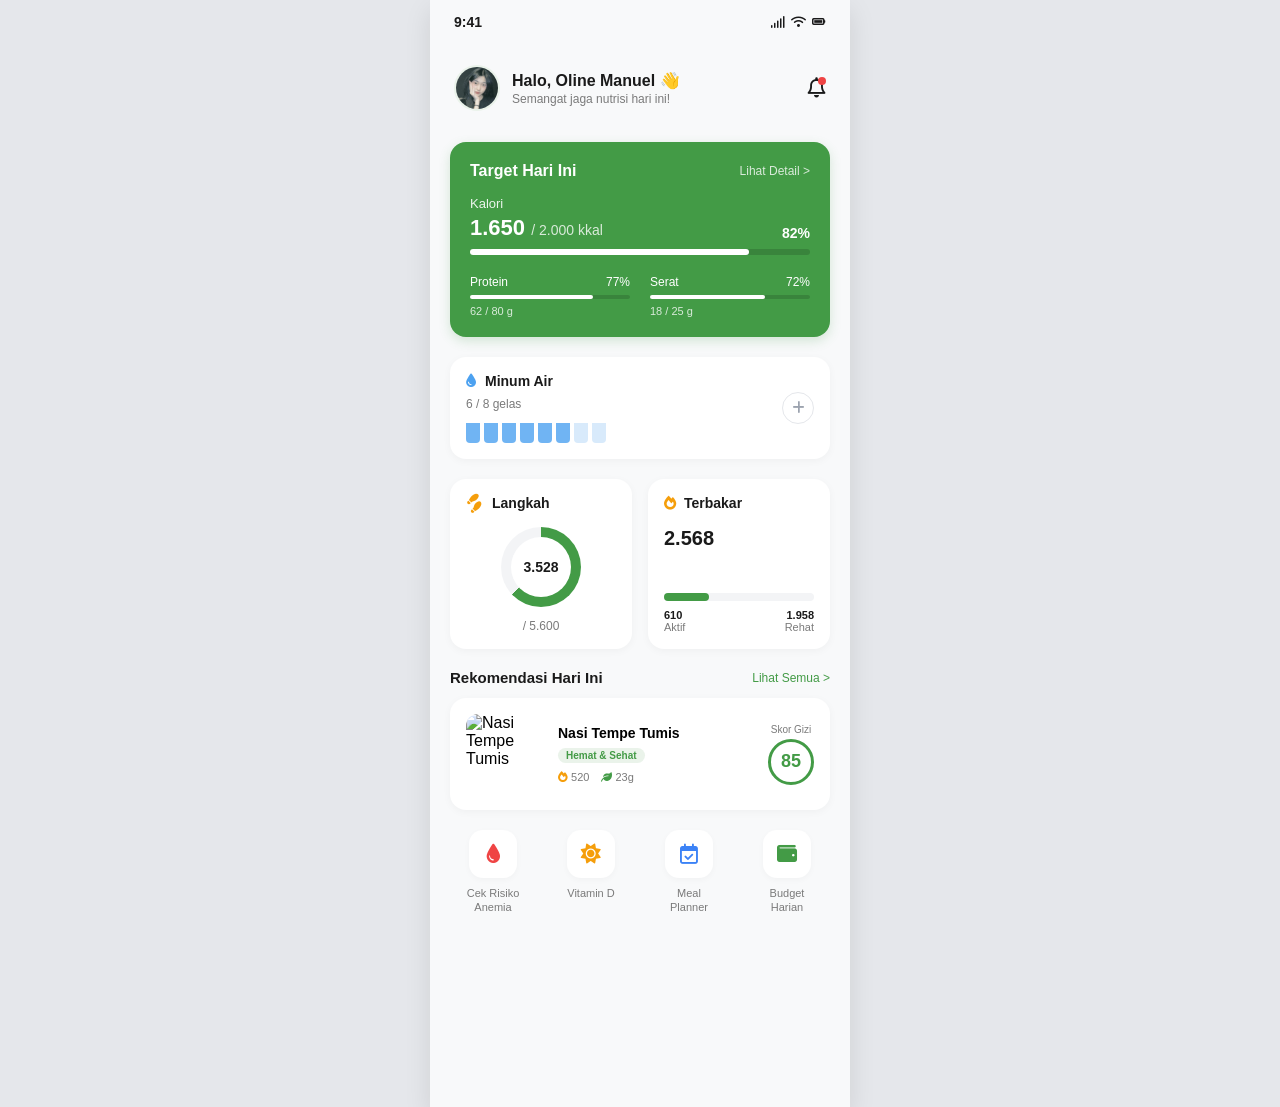
==== dashboard.html @ fa7f8803 "Add files via upload" ====
<!DOCTYPE html>
<html lang="id">
<head>
    <meta charset="UTF-8">
    <meta name="viewport" content="width=device-width, initial-scale=1.0">
    <title>NutriKos Dashboard</title>
    <!-- Font Awesome untuk ikon -->
    <link href="https://cdnjs.cloudflare.com/ajax/libs/font-awesome/6.0.0/css/all.min.css" rel="stylesheet">
    <link rel="stylesheet" href="style.css">
</head>
<body>
    <div class="mobile-container">
        
        <div class="status-bar-sim">
            <span class="time">9:41</span>
            <div class="status-icons">
                <i class="fa-solid fa-signal"></i>
                <i class="fa-solid fa-wifi"></i>
                <i class="fa-solid fa-battery-full"></i>
            </div>
        </div>

        <header class="header">
            <div class="profile">
                <!-- Ganti path gambar agar menjadi file lokal yang se-folder dengan file HTML -->
                <img src="img/profile.webp" alt="Profile" class="profile-img">
                <div class="profile-text">
                    <h1>Halo, Oline Manuel 👋</h1>
                    <p>Semangat jaga nutrisi hari ini!</p>
                </div>
            </div>
            <button class="bell-btn">
                <i class="fa-regular fa-bell"></i>
                <span class="dot"></span>
            </button>
        </header>

        <!-- KONTEN UTAMA -->
        <main class="content">
            
            <!-- Target Hari Ini -->
            <section class="card-target">
                <div class="target-header">
                    <h2>Target Hari Ini</h2>
                    <a href="#">Lihat Detail ></a>
                </div>
                
                <div class="cal-box">
                    <p>Kalori</p>
                    <div class="cal-values">
                        <h3>1.650 <span>/ 2.000 kkal</span></h3>
                        <span class="percent">82%</span>
                    </div>
                    <div class="progress-bar-bg"><div class="progress-bar-fill"></div></div>
                </div>

                <div class="macros">
                    <div class="macro-item">
                        <div class="macro-header">
                            <span>Protein</span> <span>77%</span>
                        </div>
                        <div class="macro-progress-bg"><div class="macro-progress-fill" style="width: 77%;"></div></div>
                        <p>62 / 80 g</p>
                    </div>
                    <div class="macro-item">
                        <div class="macro-header">
                            <span>Serat</span> <span>72%</span>
                        </div>
                        <div class="macro-progress-bg"><div class="macro-progress-fill" style="width: 72%;"></div></div>
                        <p>18 / 25 g</p>
                    </div>
                </div>
            </section>

            <!-- Minum Air -->
            <section class="card-white water-container">
                <div class="water-info">
                    <div class="water-title">
                        <i class="fa-solid fa-droplet"></i> Minum Air
                    </div>
                    <p class="water-count" id="water-count">6 / 8 gelas</p>
                    <div class="glasses" id="glasses">
                        <!-- 6 Gelas Terisi -->
                        <div class="glass filled" role="button" aria-label="Gelas terisi" tabindex="0"></div>
                        <div class="glass filled" role="button" aria-label="Gelas terisi" tabindex="0"></div>
                        <div class="glass filled" role="button" aria-label="Gelas terisi" tabindex="0"></div>
                        <div class="glass filled" role="button" aria-label="Gelas terisi" tabindex="0"></div>
                        <div class="glass filled" role="button" aria-label="Gelas terisi" tabindex="0"></div>
                        <div class="glass filled" role="button" aria-label="Gelas terisi" tabindex="0"></div>
                        <!-- 2 Gelas Kosong -->
                        <div class="glass" role="button" aria-label="Gelas kosong" tabindex="0"></div>
                        <div class="glass" role="button" aria-label="Gelas kosong" tabindex="0"></div>
                    </div>
                </div>
                <button class="btn-add-water"><i class="fa-solid fa-plus"></i></button>
            </section>

            <!-- Grid Bawah (Langkah & Kalori Terbakar) -->
            <div class="grid-2">
                
                <!-- Langkah (Steps) -->
                <div class="card-sm steps-wrapper">
                    <div class="card-sm-title" style="width: 100%;">
                        <i class="fa-solid fa-shoe-prints" style="transform: rotate(-45deg);"></i> Langkah
                    </div>
                    <div class="donut">
                        <div class="donut-inner">3.528</div>
                    </div>
                    <p class="steps-goal">/ 5.600</p>
                </div>

                <!-- Kalori Terbakar (Calories Burned) -->
                <div class="card-sm">
                    <div class="card-sm-title">
                        <i class="fa-solid fa-fire"></i> Terbakar
                    </div>
                    <div class="burn-val">2.568</div>
                    <div class="burn-footer">
                        <div class="burn-bar"><div class="burn-fill"></div></div>
                        <div class="burn-labels">
                            <div>
                                <p class="val">610</p>
                                <p class="lbl">Aktif</p>
                            </div>
                            <div style="text-align: right;">
                                <p class="val">1.958</p>
                                <p class="lbl">Rehat</p>
                            </div>
                        </div>
                    </div>
                </div>

            </div>

            <!-- Rekomendasi Hari Ini -->
            <section>
                <div class="section-header">
                    <h2>Rekomendasi Hari Ini</h2>
                    <a href="rekomendasi.html">Lihat Semua ></a>
                </div>
                <div class="card-white food-card">
                    <img src="https://images.unsplash.com/photo-1546069901-ba9599a7e63c?ixlib=rb-1.2.1&auto=format&fit=crop&w=200&q=80" alt="Nasi Tempe Tumis" class="food-img">
                    <div class="food-details">
                        <h3>Nasi Tempe Tumis</h3>
                        <span class="food-badge">Hemat & Sehat</span>
                        <div class="food-stats">
                            <span><i class="fa-solid fa-fire"></i> 520</span>
                            <span><i class="fa-solid fa-leaf"></i> 23g</span>
                        </div>
                    </div>
                    <div class="food-score">
                        <p>Skor Gizi</p>
                        <div class="score-circle">85</div>
                    </div>
                </div>
            </section>

            <!-- Fitur Cepat -->
            <section>
               <div class="features-grid">
                    
                    <a href="#" class="feature-item" style="text-decoration: none;">
                        <div class="feature-icon" style="color: #ef4444;"><i class="fa-solid fa-droplet"></i></div>
                        <p>Cek Risiko<br>Anemia</p>
                    </a>
                    
                    <a href="#" class="feature-item" style="text-decoration: none;">
                        <div class="feature-icon" style="color: #f59e0b;"><i class="fa-solid fa-sun"></i></div>
                        <p>Vitamin D</p>
                    </a>
                    
                    <a href="#" class="feature-item" style="text-decoration: none;">
                        <div class="feature-icon" style="color: #3b82f6;"><i class="fa-regular fa-calendar-check"></i></div>
                        <p>Meal<br>Planner</p>
                    </a>
                    
                    <a href="#" class="feature-item" style="text-decoration: none;">
                        <div class="feature-icon" style="color: var(--primary);"><i class="fa-solid fa-wallet"></i></div>
                        <p>Budget<br>Harian</p>
                    </a>
                    
                </div> 
            </section>

        </main>

        <!-- BOTTOM NAVIGATION -->
        <nav class="bot
---- style.css ----
/* --- VARIABEL WARNA NUTRIKOS --- */

:root {
    --primary: #439b46;       /* Hijau utama NutriKos */
    --primary-dark: #357d38;
    --primary-light: #eaf3ea; /* Hijau super muda untuk background/aksen */
    --bg-app: #f8f9fa;        /* Abu-abu sangat muda untuk background layar */
    --text-dark: #1a1a1a;
    --text-gray: #7a7a7a;
    --white: #ffffff;
    --blue-water: #4ca1f0;
    --blue-water-light: #d8eafb;
    --accent-orange: #f59e0b; /* Warna aksen untuk api/langkah */
}

/* --- RESET CSS --- */
* {
    box-sizing: border-box;
    margin: 0;
    padding: 0;
    font-family: 'Segoe UI', Tahoma, Geneva, Verdana, sans-serif;
}

body {
    background-color: #e5e7eb; /* Background luar layar HP */
    display: flex;
    justify-content: center;
    min-height: 100vh;
}

/* --- CONTAINER UTAMA (LAYAR MOBILE) --- */
.mobile-container {
    width: 100%;
    max-width: 420px;
    padding-bottom: 92px;
    background-color: var(--bg-app);
    min-height: 100vh;
    position: relative;
    box-shadow: 0 10px 25px rgba(0,0,0,0.1);
    display: flex;
    flex-direction: column;
    overflow-x: hidden;
}

/* Hilangkan scrollbar tapi tetap bisa di-scroll */
.content::-webkit-scrollbar { display: none; }
.content { -ms-overflow-style: none; scrollbar-width: none; padding: 16px 20px 100px 20px; display: flex; flex-direction: column; gap: 20px; flex: 1; overflow-y: auto; }

/* --- HEADER --- */
.header {
    display: flex;
    justify-content: space-between;
    align-items: center;
    padding: 30px 24px 15px 24px;
    background-color: var(--bg-app);
}
.profile {
    display: flex;
    align-items: center;
    gap: 12px;
}
.profile-img {
    width: 46px;
    height: 46px;
    border-radius: 50%;
    object-fit: cover;
    border: 2px solid var(--primary-light);
}
.profile-text h1 {
    font-size: 16px;
    font-weight: 700;
    color: var(--text-dark);
}
.profile-text p {
    font-size: 12px;
    color: var(--text-gray);
    margin-top: 2px;
}
.bell-btn {
    position: relative;
    background: none;
    border: none;
    font-size: 20px;
    color: var(--text-dark);
    cursor: pointer;
}
.bell-btn .dot {
    position: absolute;
    top: 0;
    right: 0;
    width: 8px;
    height: 8px;
    background-color: #ef4444;
    border-radius: 50%;
}

/* --- KONTEN UTAMA --- */
/* (dibuat konsolidasi di blok scrollbar untuk menghindari duplikasi) */


/* --- SECTION: TARGET HARI INI --- */
.card-target {
    background-color: var(--primary);
    color: var(--white);
    border-radius: 16px;
    padding: 20px;
    box-shadow: 0 4px 12px rgba(67, 155, 70, 0.2);
}
.target-header {
    display: flex;
    justify-content: space-between;
    align-items: center;
    margin-bottom: 16px;
}
.target-header h2 { font-size: 16px; font-weight: 600; }
.target-header a { color: rgba(255,255,255,0.8); font-size: 12px; text-decoration: none; }

.cal-box { margin-bottom: 20px; }
.cal-box p { font-size: 13px; opacity: 0.9; margin-bottom: 4px; }
.cal-values {
    display: flex;
    justify-content: space-between;
    align-items: flex-end;
    margin-bottom: 8px;
}
.cal-values h3 { font-size: 22px; font-weight: 700; }
.cal-values h3 span { font-size: 14px; font-weight: 400; opacity: 0.8; }
.cal-values .percent { font-size: 14px; font-weight: 600; }

.progress-bar-bg {
    width: 100%;
    height: 6px;
    background-color: rgba(0,0,0,0.15);
    border-radius: 6px;
}
.progress-bar-fill {
    height: 100%;
    background-color: var(--white);
    border-radius: 6px;
    width: 82%;
}

.macros {
    display: flex;
    gap: 20px;
}
.macro-item { flex: 1; }
.macro-header {
    display: flex;
    justify-content: space-between;
    font-size: 12px;
    margin-bottom: 6px;
    font-weight: 500;
}
.macro-progress-bg {
    width: 100%;
    height: 4px;
    background-color: rgba(0,0,0,0.15);
    border-radius: 4px;
    margin-bottom: 6px;
}
.macro-progress-fill {
    height: 100%;
    background-color: var(--white);
    border-radius: 4px;
}
.macro-item p { font-size: 11px; opacity: 0.8; }

/* --- SECTION: MINUM AIR --- */
.card-white {
    background-color: var(--white);
    border-radius: 16px;
    padding: 16px;
    box-shadow: 0 2px 8px rgba(0,0,0,0.04);
}
.water-container {
    display: flex;
    justify-content: space-between;
    align-items: center;
}
.water-info { display: flex; flex-direction: column; gap: 8px; }
.water-title {
    display: flex;
    align-items: center;
    gap: 8px;
    font-size: 14px;
    font-weight: 600;
    color: var(--text-dark);
}
.water-title i { color: var(--blue-water); }
.water-count { font-size: 12px; color: var(--text-gray); font-weight: 500; margin-bottom: 4px; }

.glasses { display: flex; gap: 4px; }
.glass {
    width: 14px;
    height: 20px;
    background-color: var(--blue-water-light);
    border-radius: 0 0 4px 4px;
}
.glass.filled { background-color: var(--blue-water); opacity: 0.8; }

.btn-add-water {
    width: 32px; height: 32px;
    border: 1px solid #e5e7eb; border-radius: 50%;
    background: none; color: #9ca3af;
    display: flex; align-items: center; justify-content: center;
    cursor: pointer; font-size: 14px;
}

/* --- SECTION: STEPS & CALORIES BURNED --- */
.grid-2 {
    display: grid;
    grid-template-columns: 1fr 1fr;
    gap: 16px;
}

.card-sm {
    background-color: var(--white);
    border-radius: 16px;
    padding: 16px;
    box-shadow: 0 2px 8px rgba(0,0,0,0.04);
    display: flex;
    flex-direction: column;
}
.card-sm-title {
    display: flex;
    align-items: center;
    gap: 8px;
    font-size: 14px;
    font-weight: 600;
    color: var(--text-dark);
    margin-bottom: 16px;
}
.card-sm-title i { color: var(--accent-orange); }

/* Steps Donut Chart */
.steps-wrapper { align-items: center; }
.donut {
    width: 80px; height: 80px;
    background: conic-gradient(var(--primary) 0% 63%, #f3f4f6 63% 100%);
    border-radius: 50%;
    display: flex; align-items: center; justify-content: center;
    margin-bottom: 12px;
}
.donut-inner {
    width: 60px; height: 60px;
    background-color: var(--white);
    border-radius: 50%;
    display: flex; align-items: center; justify-content: center;
    font-size: 14px; font-weight: 700; color: var(--text-dark);
}
.steps-goal { font-size: 12px; font-weight: 500; color: var(--text-gray); }

/* Calories Burned */
.burn-val { font-size: 20px; font-weight: 700; color: var(--text-dark); margin-bottom: 16px; }
.burn-footer { margin-top: auto; }
.burn-bar {
    width: 100%; height: 8px;
    background-color: #f3f4f6;
    border-radius: 8px; margin-bottom: 8px;
}
.burn-fill {
    width: 30%; height: 100%;
    background-color: var(--primary);
    border-radius: 8px;
}
.burn-labels { display: flex; justify-content: space-between; font-size: 11px; }
.burn-labels .val { font-weight: 700; color: var(--text-dark); }
.burn-labels .lbl { color: var(--text-gray); }

/* --- SECTION: REKOMENDASI (di dashboard) --- */
.section-header {
    display: flex;
    justify-content: space-between;
    align-items: center;
    margin-bottom: 12px;
}
.section-header h2 { font-size: 15px; font-weight: 600; color: var(--text-dark); }
.section-header a { font-size: 12px; color: var(--primary); text-decoration: none; }

.food-card { display: flex; gap: 12px; align-items: center; }

.food-img { width: 80px; height: 80px; border-radius: 12px; object-fit: cover; }
.food-details { flex: 1; }
.food-details h3 { font-size: 14px; font-weight: 600; margin-bottom: 4px; }
.food-badge {
    display: inline-block;
    background-color: var(--primary-light); color: var(--primary);
    font-size: 10px; font-weight: 600;
    padding: 2px 8px;
    border-radius: 20px;
    margin-bottom: 8px;
}
.food-stats { display: flex; gap: 12px; font-size: 11px; color: var(--text-gray); }
.food-stats i.fa-fire { color: #f59e0b; }
.food-stats i.fa-leaf { color: var(--primary); }

.food-score { text-align: center; }
.food-score p { font-size: 10px; color: var(--text-gray); margin-bottom: 4px; }
.score-circle {
    width: 46px; height: 46px;
    border: 3px solid var(--primary);
    border-radius: 50%;
    display: flex; align-items: center; justify-content: center;
    font-size: 18px; font-weight: 700; color: var(--primary);
}

/* --- SECTION: FITUR CEPAT --- */
.features-grid {
    display: grid;
    grid-template-columns: repeat(4, 1fr);
    gap: 12px;
    width: 100%;
}


/* Biar tombol/link feature tidak ngasih lebar berlebihan */
.feature-item {
    width: auto;
}
.feature-item { display: flex; flex-direction: column; align-items: center; gap: 8px; }
.feature-icon {
    width: 48px; height: 48px;
    background-color: var(--white);
    border-radius: 14px;
    display: flex; align-items: center; justify-content: center;
    font-size: 20px;
    box-shadow: 0 2px 6px rgba(0,0,0,0.03);
}
.feature-item p {
    font-size: 11px;
    color: var(--text-gray);
    text-align: center;
    font-weight: 500;
    line-height: 1.3;
}

/* --- BOTTOM NAVIGATION --- */
.bottom-nav {
    position: absolute;
    bottom: 0;
    left: 50%;
    transform: translateX(-50%);
    max-width: 420px;
    width: 100%;
    background-color: var(--white);
    border-top: 1px solid #f3f4f6;
    display: flex;
    justify-content: space-around;
    align-items: center;
    padding: 10px 10px 20px 10px;
    border-radius: 24px 24px 0 0;
    box-shadow: 0 -4px 15px rgba(0,0,0,0.03);
    z-index: 20;
}
.nav-item {
    display: flex;
    flex-direction: column;
    align-items: center;
    gap: 4px;
    color: #9ca3af;
    text-decoration: none;
    width: 60px;
}
.nav-item.active { color: var(--primary); }
.nav-item i { font-size: 20px; }
.nav-item span { font-size: 10px; font-weight: 500; }

.nav-item-center { position: relative; top: -20px; }
.center-btn {
    width: 56px; height: 56px;
    background-color: var(--primary); color: var(--white);
    border-radius: 50%;
    display: flex; align-items: center; justify-content: center;
    font-size: 24px;
    box-shadow: 0 8px 16px rgba(67, 155, 70, 0.3);
    border: 4px solid var(--white);
}

/* ==========================
   REKOMENDASI PAGE (rekomendasi.html)
   ========================== */

/* container rekomendasi */
.content-rekomendasi {
    padding-bottom: 92px;
}

.header-green {
    display: flex;
    align-items: center;
    justify-content: space-between;
    padding: 18px 16px;
    background-color: var(--primary);
    color: var(--white);
    border-bottom-left-radius: 0;
    border-bottom-right-radius: 0;
}

.icon-btn {
    width: 38px;
    height: 38px;
    border-radius: 12px;
    background: rgba(255,255,255,0.18);
    color: var(--white);
    display: inline-flex;
    align-items: center;
    justify-content: center;
    text-decoration: none;
}

.header-green h1 {
    font-size: 16px;
    font-weight: 800;
}

.tabs-wrapper {
    display: flex;
    gap: 10px;
    padding: 14px 16px 0 16px;
}

.tab-pill {
    padding: 8px 12px;
    border-radius: 999px;
    background-color: #f3f4f6;
    color: var(--text-gray);
    font-size: 12px;
    font-weight: 700;
}

.tab-pill.active {
    background-color: var(--primary);
    color: var(--white);
}

.promo-banner {
    margin: 14px 16px 0 16px;
    background: var(--white);
    border-radius: 16px;
    padding: 14px;
    display: flex;
    justify-content: space-between;
    align-items: center;
    box-shadow: 0 2px 8px rgba(0,0,0,0.04);
}

.promo-text h3 {
    font-size: 14px;
    font-weight: 800;
    color: var(--text-dark);
}

.promo-text p {
    font-size: 12px;
    color: var(--text-gray);
    margin-top: 4px;
}

.promo-icon-box {
    width: 44px;
    height: 44px;
    border-radius: 14px;
    background: var(--primary-light);
    display: flex;
    align-items: center;
    justify-content: center;
}

.food-list {
    padding: 14px 16px 16px 16px;
    display: flex;
    flex-direction: column;
    gap: 12px;
}

.food-list-card {
    background-color: var(--white);
    border-radius: 16px;
    padding: 12px;
    display: flex;
    gap: 12px;
    box-shadow: 0 2px 8px rgba(0,0,0,0.04);
}

.food-list-img-wrapper {
    position: relative;
    width: 88px;
    height: 88px;
    flex: 0 0 auto;
}

.food-list-img {
    width: 88px;
    height: 88px;
    object-fit: cover;
    border-radius: 14px;
}

.badge-hemat-img {
    position: absolute;
    top: 8px;
    left: 8px;
    background-color: rgba(67, 155, 70, 0.12);
    color: var(--primary);
    font-size: 11px;
    font-weight: 900;
    padding: 4px 10px;
    border-radius: 999px;
}

.food-list-info {
    flex: 1;
    min-width: 0;
}

.food-list-title {
    font-size: 14px;
    font-weight: 900;
    color: var(--text-dark);
    margin-bottom: 2px;
}

.food-list-price {
    font-size: 12px;
    color: var(--text-gray);
    font-weight: 700;
}

.food-list-nutrisi {
    font-size: 11px;
    color: var(--text-gray);
    margin-top: 6px;
    line-height: 1.3;
}

.food-list-right {
    width: 54px;
    display: flex;
    flex-direction: column;
    align-items: flex-end;
    gap: 8px;
}

.btn-bookmark {
    color: #cbd5e1;
    font-size: 16px;
}

.food-score-container {
    text-align: right;
}

.food-score-title {
    font-size: 10px;
    color: var(--text-gray);
    font-weight: 800;
    margin-bottom: 4px;
}
.login-page {
    background-color: #fcfdfc;
    justify-content: space-between;
    padding-top: 0;
}

/* Simulasi Status Bar Atas */
.status-bar-sim {
    display: flex;
    justify-content: space-between;
    align-items: center;
    padding: 14px 24px 5px 24px;
    font-size: 14px;
    font-weight: 600;
    color: #1a1a1a;
    z-index: 10;
}
.status-icons { display: flex; gap: 6px; font-size: 12px; }

/* Hero & Logo Area */
.hero-section {
    display: flex;
    flex-direction: column;
    align-items: center;
    flex: 1;
    width: 100%;
    padding-top: 20px;
    position: relative;
}
.logo-container {
    text-align: center;
    margin-bottom: 20px;
    z-index: 5;
}
.logo-icon-main {
    width: 70px; height: 70px;
    background: linear-gradient(135deg, #439b46, #66bb6a);
    color: var(--white);
    border-radius: 50%;
    display: flex;
    align-items: center;
    justify-content: center;
    font-size: 36px;
    margin: 0 auto 12px auto;
    box-shadow: 0 6px 16px rgba(67, 155, 70, 0.25);
}
.logo-title {
    font-size: 32px;
    font-weight: 800;
    color: #1b4d22;
    letter-spacing: -0.5px;
}
.logo-title span { color: #7cb342; }
.logo-tagline {
    font-size: 12px;
    color: var(--text-gray);
    font-weight: 600;
    margin-top: 4px;
}

/* Wrapper Gambar Ilustrasi */
.hero-image-wrapper {
    width: 100%;
    flex: 1;
    display: flex;
    align-items: flex-end;
    justify-content: center;
    overflow: hidden;
}
.hero-img {
    width: 95%;
    max-height: 280px;
    object-fit: cover;
    border-radius: 24px 24px 0 0;
    mask-image: linear-gradient(to bottom, black 80%, transparent 100%);
    -webkit-mask-image: linear-gradient(to bottom, black 80%, transparent 100%);
}

/* Kartu Putih Melengkung di Bawah */
.auth-card {
    background-color: var(--white);
    border-radius: 36px 36px 0 0;
    padding: 35px 28px 40px 28px;
    text-align: center;
    box-shadow: 0 -10px 30px rgba(0, 0, 0, 0.04);
    z-index: 5;
    position: relative;
}
.auth-headline {
    font-size: 15px;
    font-weight: 600;
    color: var(--text-dark);
    margin-bottom: 30px;
}

/* Tombol Aksi */
.auth-action-group {
    display: flex;
    flex-direction: column;
    gap: 14px;
    margin-bottom: 30px;
}
.btn-primary-nutri {
    width: 100%;
    padding: 16px;
    background-color: var(--primary);
    color: var(--white);
    border: none;
    border-radius: 14px;
    font-size: 15px;
    font-weight: 700;
    cursor: pointer;
    transition: background-color 0.2s;
}
.btn-primary-nutri:hover { background-color: var(--primary-dark); }
.btn-secondary-nutri {
    width: 100%;
    padding: 16px;
    background-color: var(--white);
    color: var(--text-dark);
    border: 1.5px solid #d1d5db;
    border-radius: 14px;
    font-size: 15px;
    font-weight: 700;
    cursor: pointer;
    transition: background-color 0.2s;
}
.btn-secondary-nutri:hover { background-color: #f9fafb; }

/* Teks Kebijakan Privasi */
.auth-footer-text {
    font-size: 11px;
    color: #9ca3af;
    line-height: 1.6;
}
.auth-footer-text a {
    color: #4b5563;
    font-weight: 600;
    text-decoration: none;
}
.auth-footer-text a:hover { text-decoration: underline; }

/* Dekorasi Ombak Hijau Paling Bawah */
.bottom-wave-deco {
    position: absolute;
    bottom: 0;
    width: 100%;
    height: 15px;
    background: linear-gradient(90deg, #c5e1a5, #a7f3d0);
    opacity: 0.4;
    z-index: 1;
}
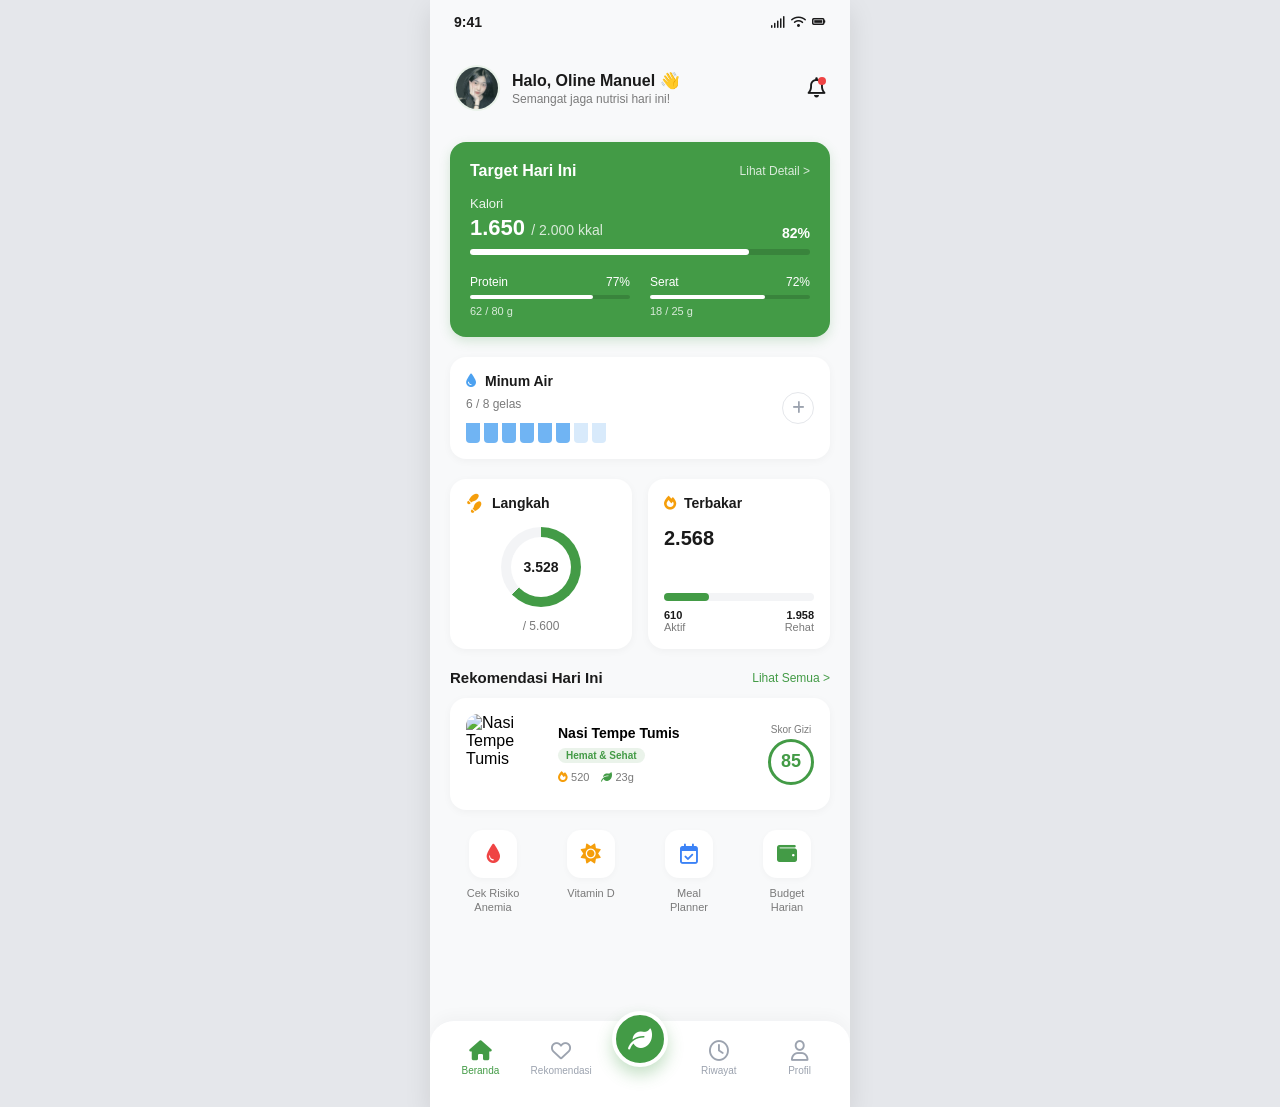
==== commit b9430515: "Add files via upload" ====
--- a/dashboard.html
+++ b/dashboard.html
@@ -185,4 +185,78 @@
         </main>
 
         <!-- BOTTOM NAVIGATION -->
-        <nav class="bot+        <nav class="bottom-nav">
+            <a href="#" class="nav-item active">
+                <i class="fa-solid fa-house"></i>
+                <span>Beranda</span>
+            </a>
+            <a href="rekomendasi.html" class="nav-item">
+                <i class="fa-regular fa-heart"></i>
+                <span>Rekomendasi</span>
+            </a>
+            
+            <!-- Tombol Tengah (Floating) -->
+            <div class="nav-item-center">
+                <div class="center-btn">
+                    <i class="fa-solid fa-leaf"></i>
+                </div>
+            </div>
+            
+            <a href="#" class="nav-item">
+                <i class="fa-regular fa-clock"></i>
+                <span>Riwayat</span>
+            </a>
+            <a href="profile.html" class="nav-item">
+                <i class="fa-regular fa-user"></i>
+                <span>Profil</span>
+            </a>
+        </nav>
+
+    </div>
+
+<script>
+    (function () {
+        const glassesEl = document.getElementById('glasses');
+        const countEl = document.getElementById('water-count');
+        if (!glassesEl || !countEl) return;
+
+        const capacity = 8;
+
+        function getCurrentCount() {
+            return glassesEl.querySelectorAll('.glass.filled').length;
+        }
+
+        function updateUI() {
+            const current = getCurrentCount();
+            countEl.textContent = `${current} / ${capacity} gelas`;
+        }
+
+        function fillOneGlass() {
+            const empty = glassesEl.querySelector('.glass:not(.filled)');
+            if (!empty) return;
+            empty.classList.add('filled');
+            empty.setAttribute('aria-label', 'Gelas terisi');
+            updateUI();
+        }
+
+        // Semua gelas jadi tombol: klik/Enter/Space akan menambah 1 gelas terisi (kalau masih ada yang kosong)
+        glassesEl.addEventListener('click', (e) => {
+            const target = e.target.closest('.glass');
+            if (!target) return;
+            fillOneGlass();
+        });
+
+        glassesEl.addEventListener('keydown', (e) => {
+            if (e.key !== 'Enter' && e.key !== ' ') return;
+            const target = e.target.closest('.glass');
+            if (!target) return;
+            e.preventDefault();
+            fillOneGlass();
+        });
+
+        // init
+        updateUI();
+    })();
+</script>
+</body>
+</html>
--- a/style.css
+++ b/style.css
@@ -36,6 +36,14 @@
     background-color: var(--bg-app);
     min-height: 100vh;
     position: relative;
+    /* Target desain: 1080 x 1920 (portrait) */
+    min-height: 100vh;
+    max-height: none;
+    margin: 0 auto;
+    padding-bottom: 92px;
+    box-sizing: border-box;
+
+
     box-shadow: 0 10px 25px rgba(0,0,0,0.1);
     display: flex;
     flex-direction: column;
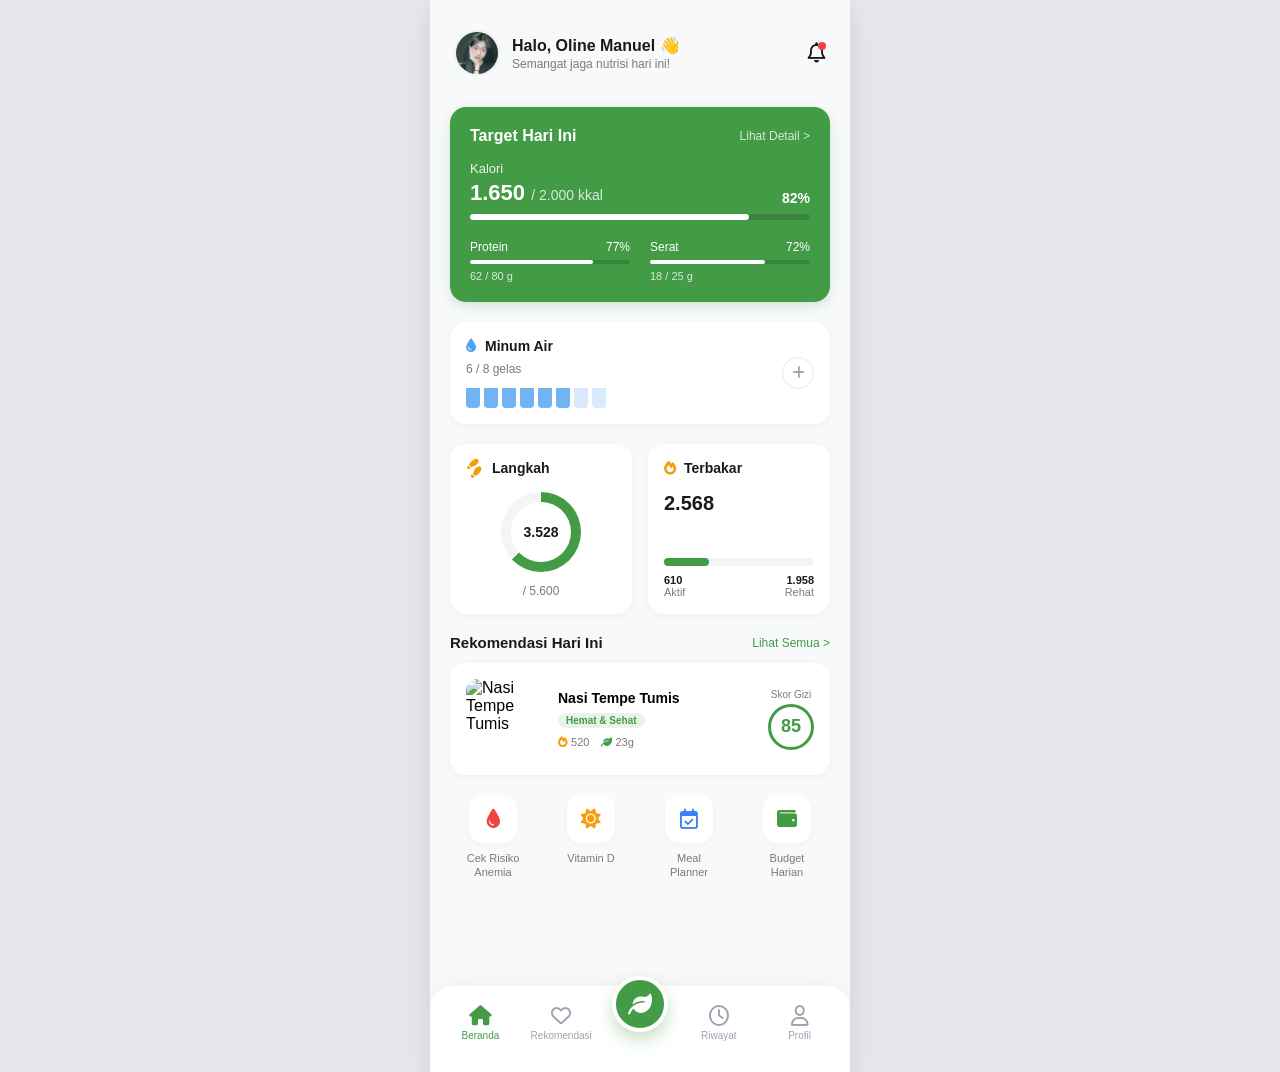
==== commit 10ba3bd3: "Add files via upload" ====
--- a/dashboard.html
+++ b/dashboard.html
@@ -10,15 +10,6 @@
 </head>
 <body>
     <div class="mobile-container">
-        
-        <div class="status-bar-sim">
-            <span class="time">9:41</span>
-            <div class="status-icons">
-                <i class="fa-solid fa-signal"></i>
-                <i class="fa-solid fa-wifi"></i>
-                <i class="fa-solid fa-battery-full"></i>
-            </div>
-        </div>
 
         <header class="header">
             <div class="profile">
--- a/style.css
+++ b/style.css
@@ -175,6 +175,37 @@
 .macro-item p { font-size: 11px; opacity: 0.8; }
 
 /* --- SECTION: MINUM AIR --- */
+
+/* Hover lebih gelap untuk menu profile (akun) - halus & ikut bentuk */
+.menu-item-profile {
+    border-radius: 12px;
+}
+
+.menu-item-profile:hover,
+.menu-item-profile:focus-visible,
+.menu-item-profile.logout:hover,
+.menu-item-profile.logout:focus-visible {
+    background: linear-gradient(90deg, rgba(67, 155, 70, 0.10), rgba(67, 155, 70, 0.05));
+    transition: background 160ms ease, transform 160ms ease, box-shadow 160ms ease;
+    transform: translateY(-1px);
+    box-shadow: 0 6px 14px rgba(67, 155, 70, 0.12);
+    filter: none;
+}
+
+.menu-item-profile.logout:hover,
+.menu-item-profile.logout:focus-visible {
+    background: linear-gradient(90deg, rgba(239, 68, 68, 0.10), rgba(239, 68, 68, 0.05));
+    box-shadow: 0 6px 14px rgba(239, 68, 68, 0.10);
+}
+
+.menu-item-profile:hover .menu-text,
+.menu-item-profile:focus-visible .menu-text,
+.menu-item-profile.logout:hover .menu-text,
+.menu-item-profile.logout:focus-visible .menu-text {
+    filter: brightness(1.0);
+}
+
+
 .card-white {
     background-color: var(--white);
     border-radius: 16px;
@@ -321,10 +352,10 @@
     width: 100%;
 }
 
-
 /* Biar tombol/link feature tidak ngasih lebar berlebihan */
 .feature-item {
     width: auto;
+    border-radius: 14px;
 }
 .feature-item { display: flex; flex-direction: column; align-items: center; gap: 8px; }
 .feature-icon {
@@ -334,17 +365,36 @@
     display: flex; align-items: center; justify-content: center;
     font-size: 20px;
     box-shadow: 0 2px 6px rgba(0,0,0,0.03);
-}
+    transition: background 160ms ease, transform 160ms ease, box-shadow 160ms ease;
+}
+
+/* Hover feature item (halus & gak terasa kotak) */
+.feature-item:hover .feature-icon,
+.feature-item:focus-visible .feature-icon {
+    background: linear-gradient(135deg, rgba(67, 155, 70, 0.12), rgba(67, 155, 70, 0.05));
+    transform: translateY(-1px);
+    box-shadow: 0 8px 16px rgba(67, 155, 70, 0.12);
+}
+
 .feature-item p {
     font-size: 11px;
     color: var(--text-gray);
     text-align: center;
     font-weight: 500;
     line-height: 1.3;
-}
+    transition: color 160ms ease;
+}
+
+.feature-item:hover p,
+.feature-item:focus-visible p {
+    color: #5f6b75;
+}
+
 
 /* --- BOTTOM NAVIGATION --- */
 .bottom-nav {
+    /* menjaga lebar agar nav konsisten */
+
     position: absolute;
     bottom: 0;
     left: 50%;
@@ -371,7 +421,27 @@
     width: 60px;
 }
 .nav-item.active { color: var(--primary); }
+
+/* Hover nav item (halus & gak kotak) */
+.nav-item {
+    border-radius: 12px;
+}
+
+.nav-item:hover,
+.nav-item:focus-visible {
+    background: linear-gradient(135deg, rgba(67, 155, 70, 0.10), rgba(67, 155, 70, 0.05));
+    transition: background 160ms ease, transform 160ms ease, box-shadow 160ms ease, color 160ms ease;
+    transform: translateY(-1px);
+    box-shadow: 0 8px 16px rgba(67, 155, 70, 0.10);
+}
+
+.nav-item:hover i,
+.nav-item:focus-visible i {
+    filter: brightness(0.95);
+}
+
 .nav-item i { font-size: 20px; }
+
 .nav-item span { font-size: 10px; font-weight: 500; }
 
 .nav-item-center { position: relative; top: -20px; }
@@ -565,14 +635,36 @@
     font-weight: 800;
     margin-bottom: 4px;
 }
-.login-page {
+.mobile-container.login-page {
     background-color: #fcfdfc;
     justify-content: space-between;
     padding-top: 0;
 }
 
-/* Simulasi Status Bar Atas */
-.status-bar-sim {
+/* Simulasi Status Bar Atas (khusus halaman login) */
+.mobile-container.login-page .status-bar-sim {
+    width: 100%;
+    max-width: 420px;
+    margin: 0 auto;
+
+    display: flex;
+    justify-content: space-between;
+    align-items: center;
+    padding: 14px 24px 5px 24px;
+    font-size: 14px;
+    font-weight: 600;
+    color: #1a1a1a;
+    z-index: 10;
+}
+
+.mobile-container.login-page .status-icons {
+    margin-left: auto;
+}
+
+.mobile-container.login-page .status-bar-sim {
+    max-width: 420px;
+    margin: 0 auto;
+
     display: flex;
     justify-content: space-between;
     align-items: center;
@@ -707,7 +799,7 @@
 }
 .auth-footer-text a:hover { text-decoration: underline; }
 
-/* Dekorasi Ombak Hijau Paling Bawah */
+rofil/* Dekorasi Ombak Hijau Paling Bawah */
 .bottom-wave-deco {
     position: absolute;
     bottom: 0;
@@ -717,4 +809,3 @@
     opacity: 0.4;
     z-index: 1;
 }
-
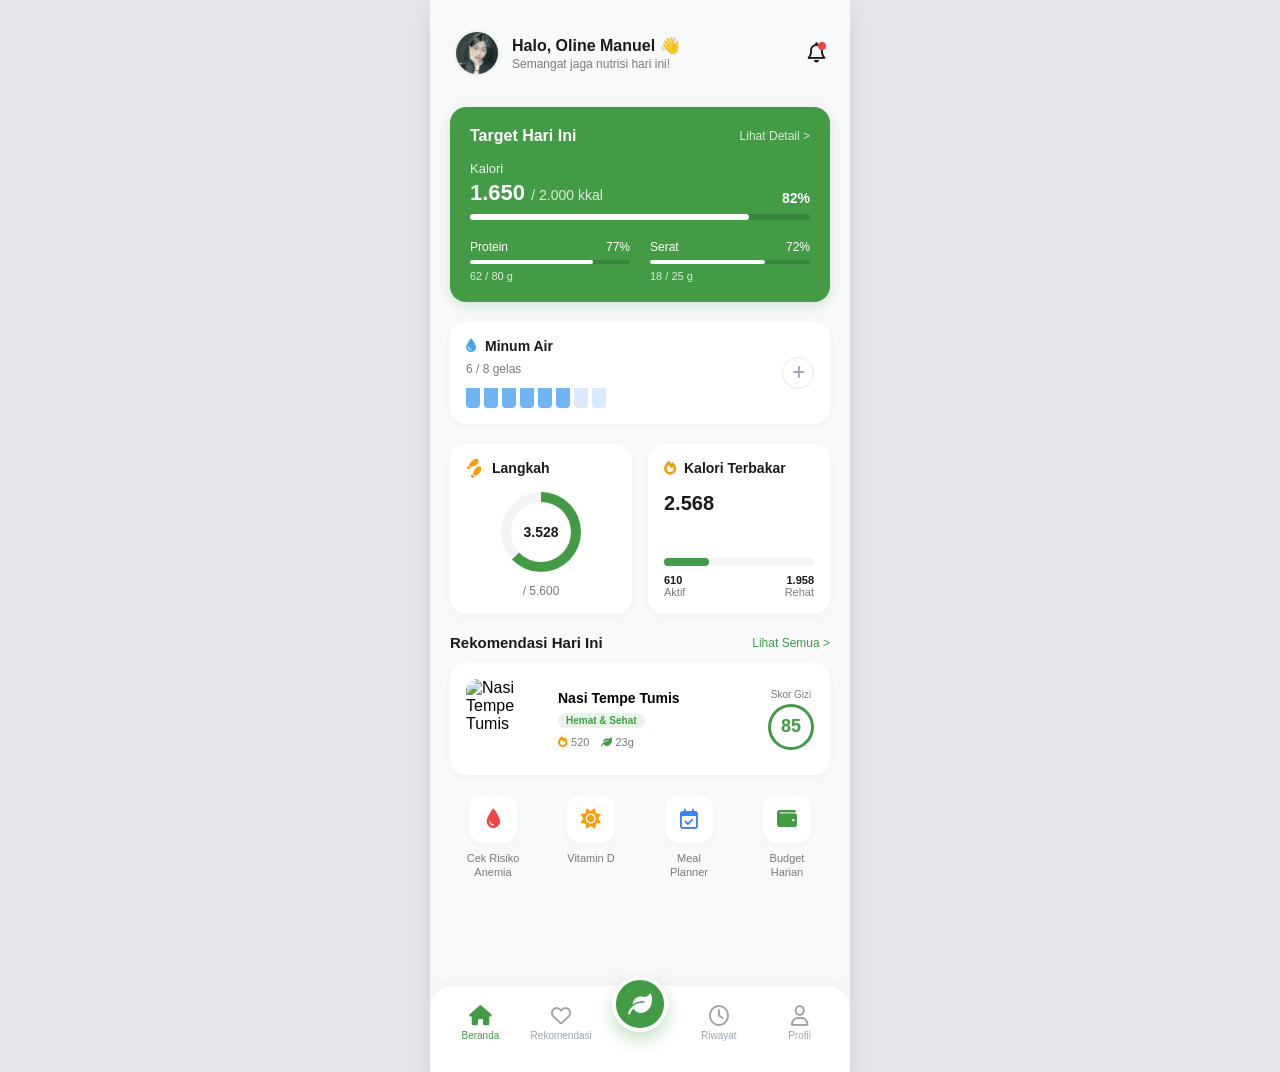
==== commit ab02cf3e: "Update dashboard.html" ====
--- a/dashboard.html
+++ b/dashboard.html
@@ -103,7 +103,7 @@
                 <!-- Kalori Terbakar (Calories Burned) -->
                 <div class="card-sm">
                     <div class="card-sm-title">
-                        <i class="fa-solid fa-fire"></i> Terbakar
+                        <i class="fa-solid fa-fire"></i> Kalori Terbakar
                     </div>
                     <div class="burn-val">2.568</div>
                     <div class="burn-footer">
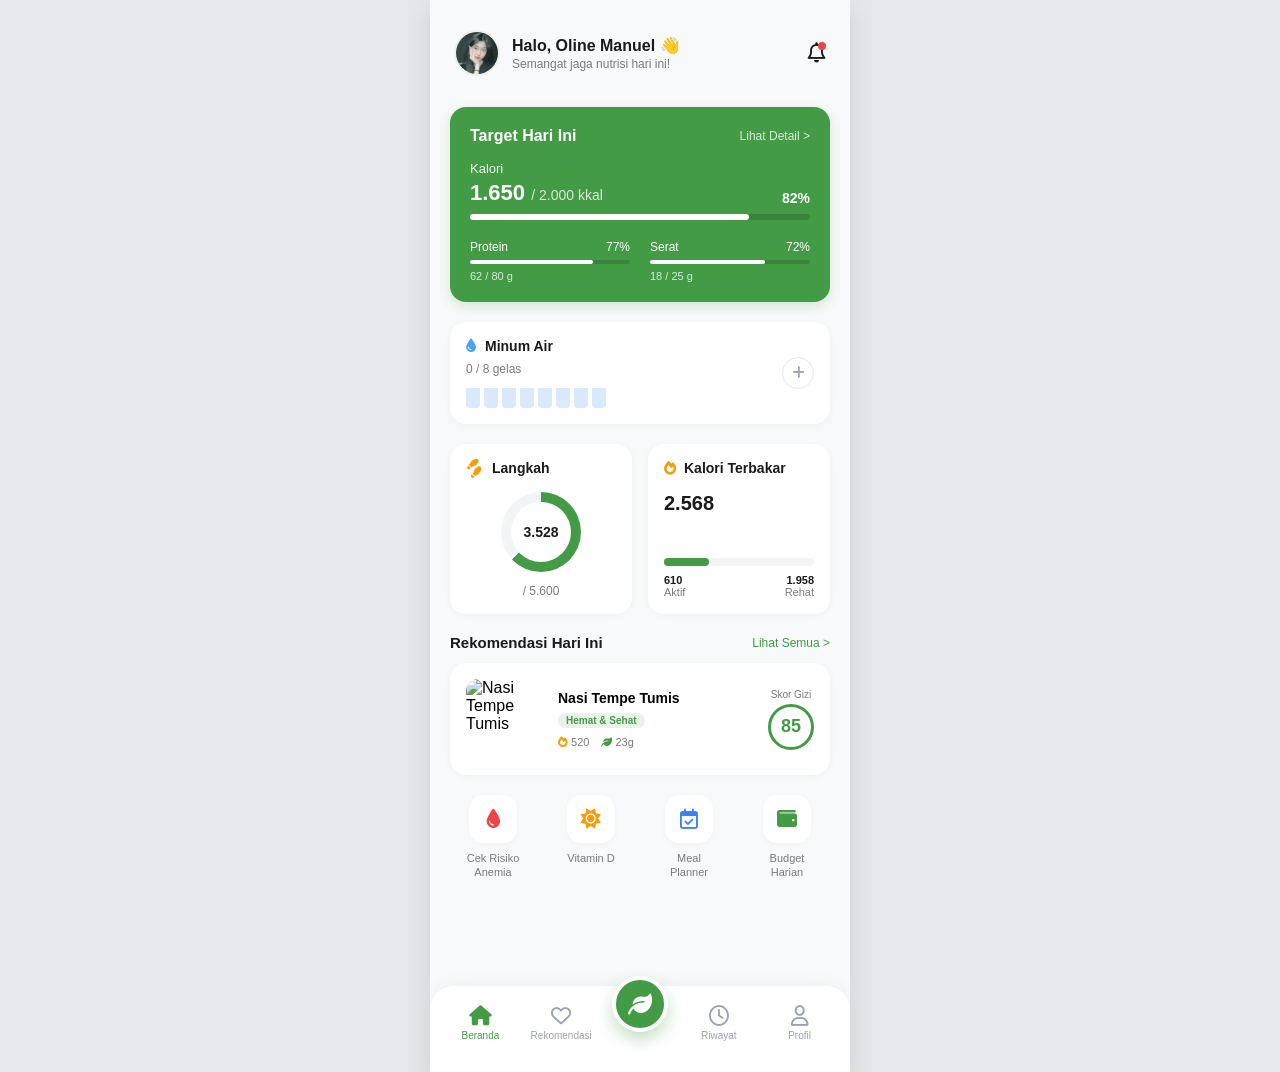
==== commit cf435b39: "Update dashboard.html" ====
--- a/dashboard.html
+++ b/dashboard.html
@@ -7,6 +7,7 @@
     <!-- Font Awesome untuk ikon -->
     <link href="https://cdnjs.cloudflare.com/ajax/libs/font-awesome/6.0.0/css/all.min.css" rel="stylesheet">
     <link rel="stylesheet" href="style.css">
+    <script src="script.js"></script>
 </head>
 <body>
     <div class="mobile-container">
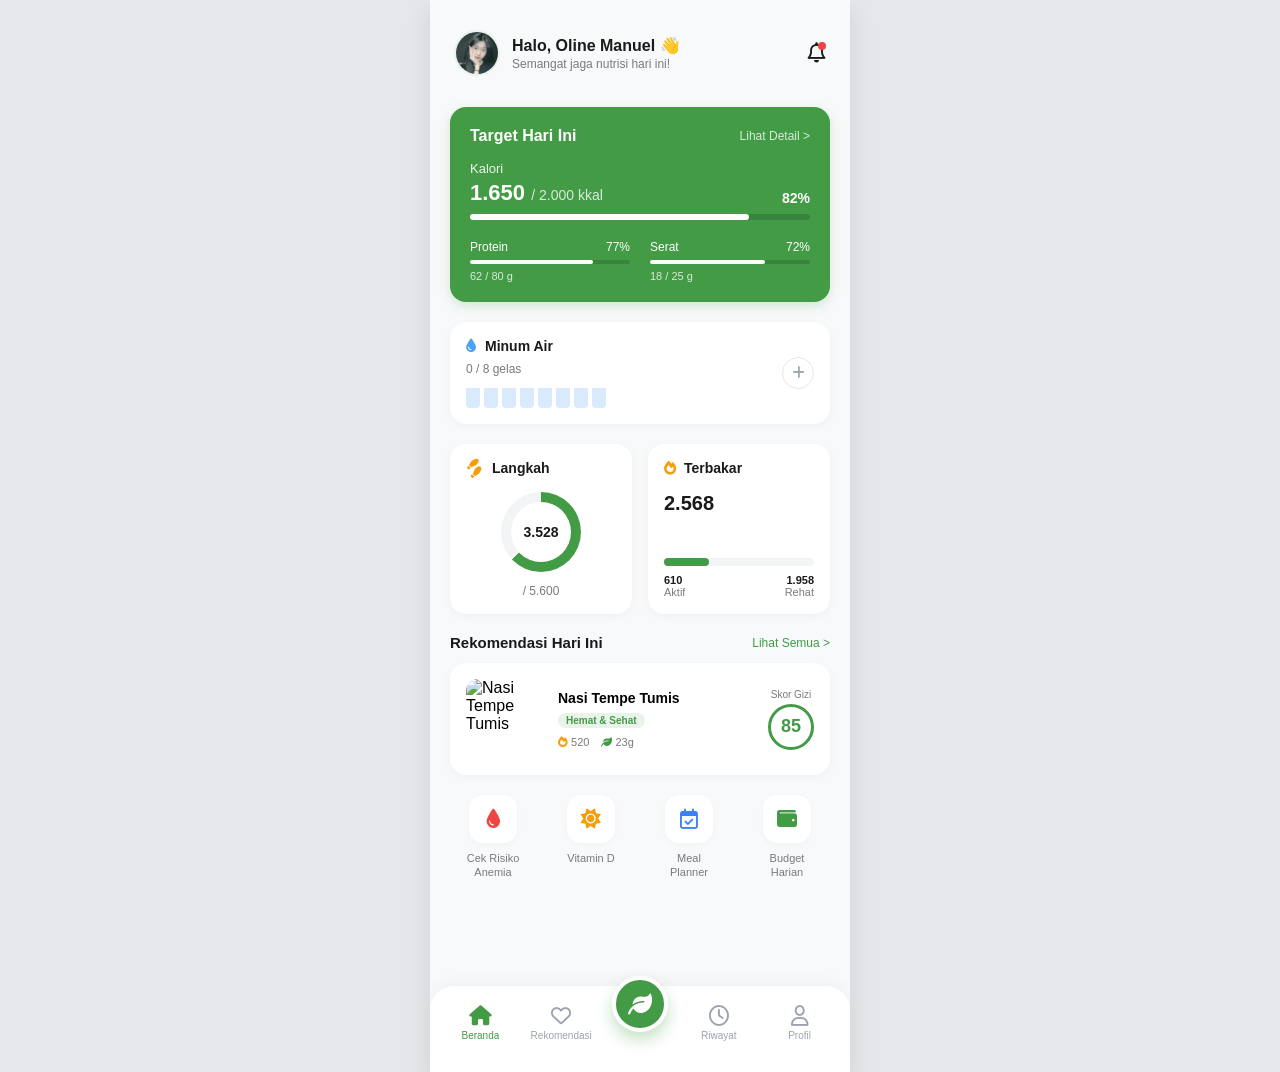
==== commit 80f80d32: "Add files via upload" ====
--- a/dashboard.html
+++ b/dashboard.html
@@ -104,7 +104,7 @@
                 <!-- Kalori Terbakar (Calories Burned) -->
                 <div class="card-sm">
                     <div class="card-sm-title">
-                        <i class="fa-solid fa-fire"></i> Kalori Terbakar
+                        <i class="fa-solid fa-fire"></i> Terbakar
                     </div>
                     <div class="burn-val">2.568</div>
                     <div class="burn-footer">
